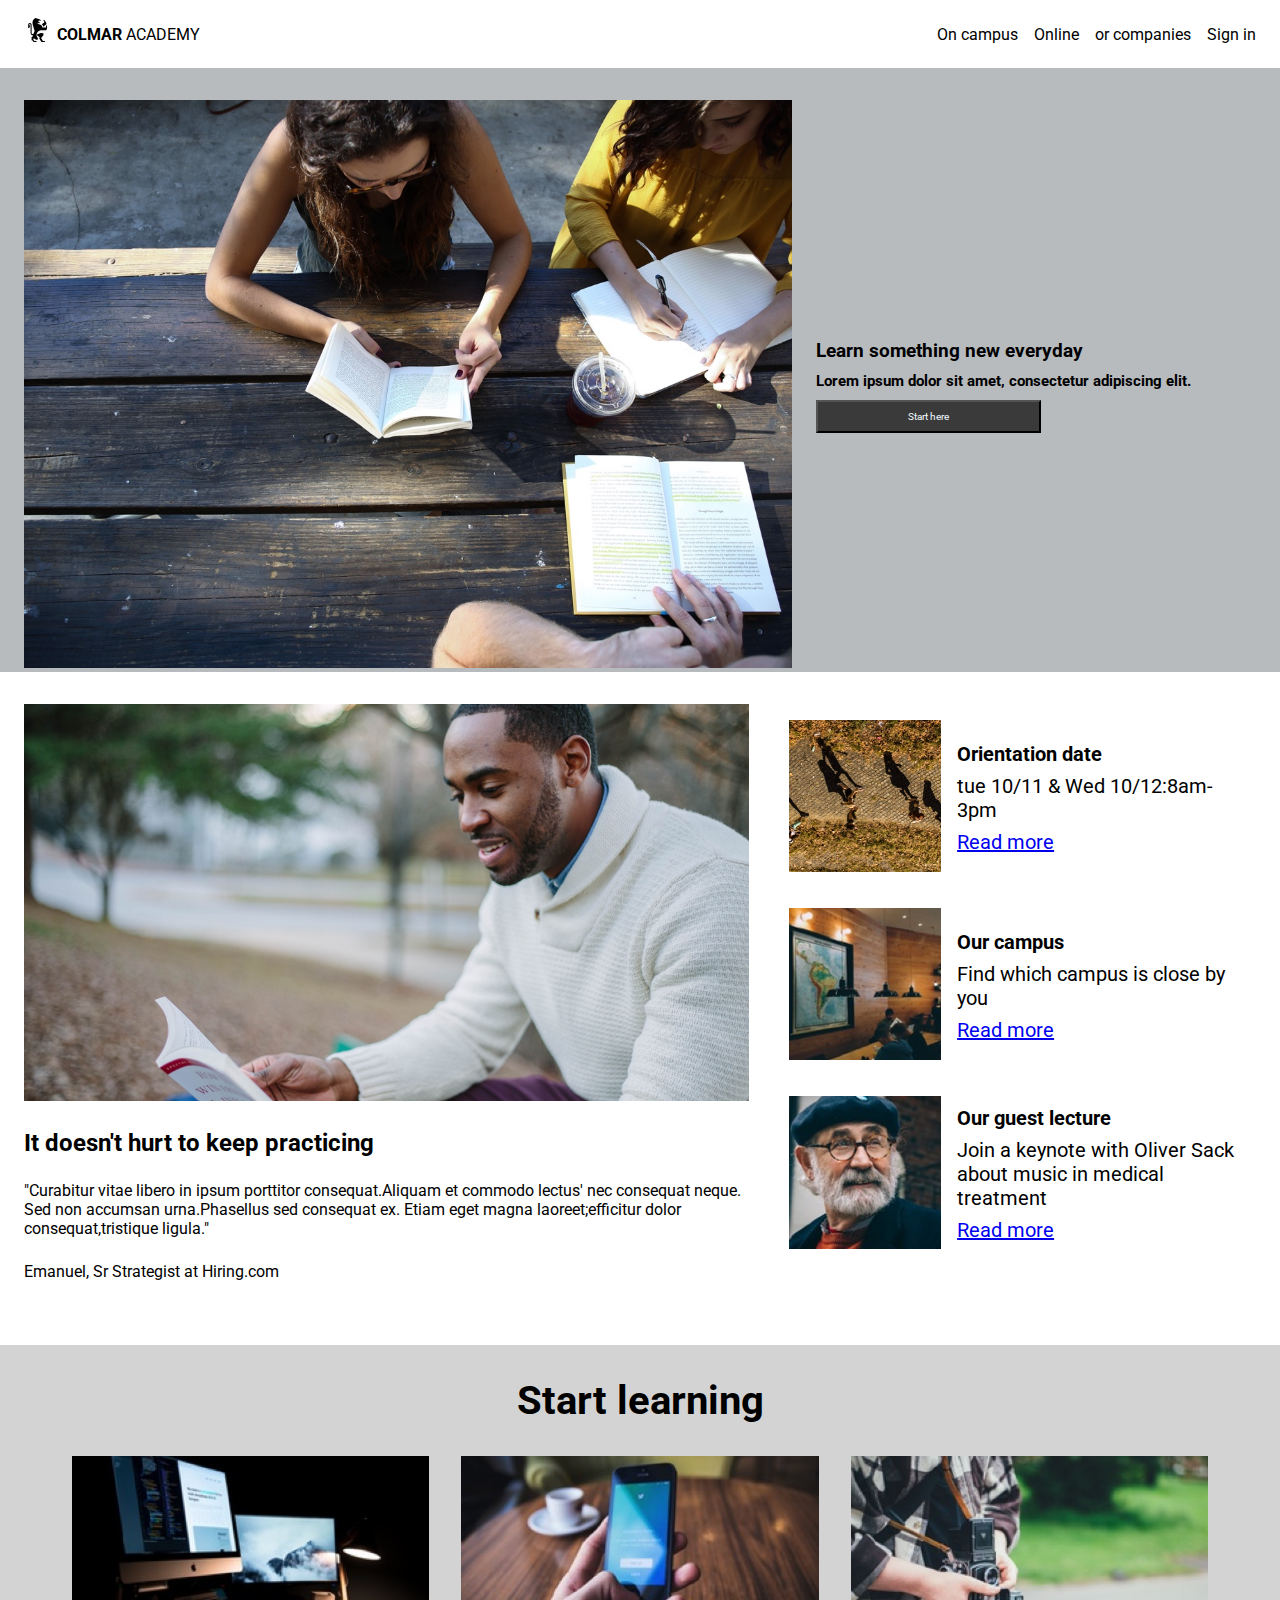
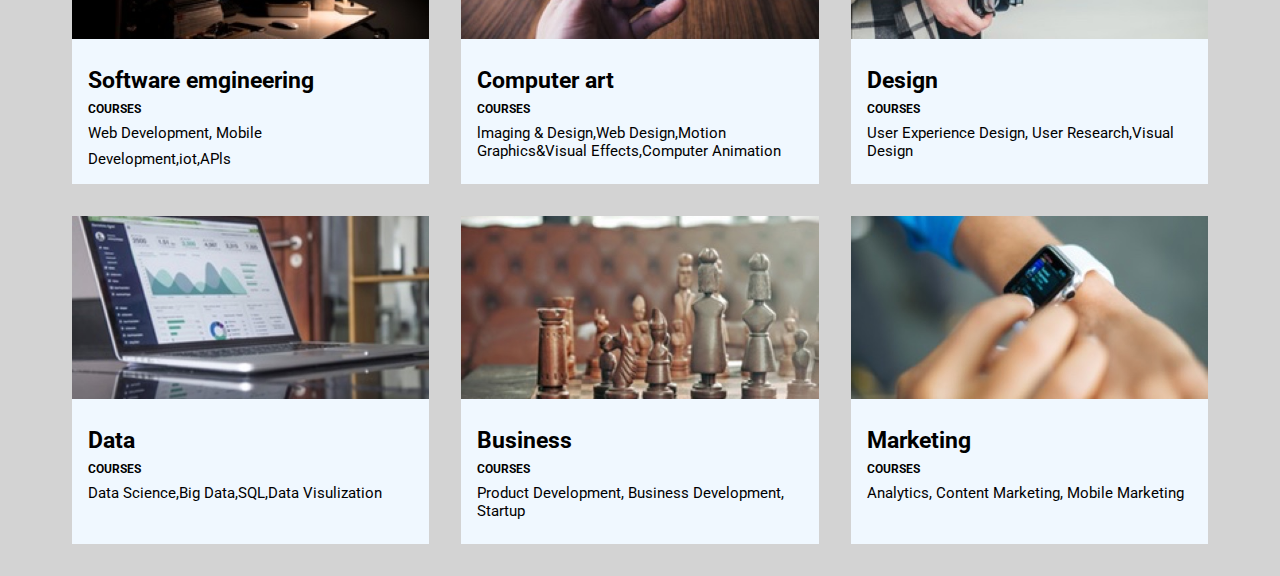
==== index.html @ 68f1882b "update" ====
<!DOCTYPE html>
<html lang="en">

<head>
    <meta charset="UTF-8">
    <meta name="viewport" content="width=device-width, initial-scale=1.0">
    <title>Document</title>
    <link rel="stylesheet" href="Exam.css">
</head>

<body>
    <header>
        <div class="h">
            <div><img src="/capstone_colmar_assets/images/ic-logo.svg" alt=""></div>
            <div class="icon"><img src="/capstone_colmar_assets/images/ic-on-campus.svg" alt=""></div>
            <div class="icon"><img src="/capstone_colmar_assets/images/ic-online.svg" alt=""></div>
            <div class="icon"><img src="/capstone_colmar_assets/images/ic-login.svg" alt=""></div>
            <div class="f"><strong>COLMAR </strong>ACADEMY</div>
        </div>
        <div class="font">
            <div class="f">On campus</div>
            <div class="f">Online</div>
            <div class="f">or companies</div>
            <div class="f">Sign in</div>
        </div>
    </header>


    <!-- box1 -->
    <div class="box1">
        <div class="img1"><img src="/capstone_colmar_assets/images/banner.jpg"></div>
        <div class="box11">
            <h2>Learn something new everyday</h2>

            <div class="box11-1">
                <h3>Lorem ipsum dolor sit amet, consectetur adipiscing elit.</h3>
            </div>
            <button>Start here</button>
        </div>
    </div>

    <!-- box2 -->
    <div class="box2">
        <div class="box21">
            <img src="/capstone_colmar_assets/images/information-main.jpg" alt="">

            <div class="box23">
                <h2 class="box23-1">It doesn't hurt to keep practicing</h2>

                <p>"Curabitur vitae libero in ipsum porttitor consequat.Aliquam et commodo lectus' nec consequat neque.
                    Sed non accumsan urna.Phasellus sed consequat ex.
                    Etiam eget magna laoreet;efficitur dolor consequat,tristique ligula."</p>

                <p class="box23-2">Emanuel, Sr Strategist at Hiring.com</p>

            </div>
        </div>


        <div class="box22">
            <div class="box221">
                <div class="img2"><img src="/capstone_colmar_assets/images/information-orientation.jpg" alt=""></div>
                <div class="img2-1"><img src="/capstone_colmar_assets/images/information-orientation-mobile.jpg" alt="">
                </div>
                <div class="box221-1">
                    <h4>Orientation date</h4>
                    <p>tue 10/11 & Wed 10/12:8am-3pm</p>
                    <a href="/capstone_colmar_assets/videos/thesis.mp4">Read more</a>
                </div>

            </div>

            <div class="box221">
                <div class="img2"><img src="/capstone_colmar_assets/images/information-campus.jpg" alt=""></div>
                <div class="img2-1"><img src="/capstone_colmar_assets/images/information-campus-mobile.jpg "></div>
                <div class="box221-1">
                    <h4>Our campus</h4>
                    <p>Find which campus is close by you</p>
                    <a href="/capstone_colmar_assets/videos/thesis.mp4">Read more</a>
                </div>

            </div>

            <div class="box221">
                <div class="img2"><img src="/capstone_colmar_assets/images/information-guest-lecture.jpg"></div>
                <div class="img2-1"><img src="/capstone_colmar_assets/images/information-guest-lecture-mobile.jpg">
                </div>
                <div class="box221-1">
                    <h4>Our guest lecture</h4>
                    <p>Join a keynote with Oliver Sack about music in medical treatment </p>
                    <a href="/capstone_colmar_assets/videos/thesis.mp4">Read more</a>
                </div>

            </div>

        </div>
    </div>


    <!-- box3 -->
    <div class="name">
        <h1>Start learning</h1>
        <div class=" name_learning">
            <div>Software engineering</div>
            <div>Computer art</div>
            <div>Design</div>
            <div>Data</div>
            <div>Business</div>
            <div>Marketing</div>
        </div>
        <div class="learning">

            <div class="learning_box">
                <div><img src="/capstone_colmar_assets/images/course-software.jpg" alt=""></div>
                <div class="learning_name">
                    <h2>Software emgineering</h2>
                    <h5>COURSES</h5>
                    <p> Web Development, Mobile </p>
                    <p> Development,iot,APls </p>
                </div>
            </div>

            <div class="learning_box">
                <div><img src="/capstone_colmar_assets/images/course-computer-art.jpg" alt=""></div>
                <div class="learning_name">
                    <h2>Computer art</h2>
                    <h5>COURSES</h5>
                    <p> lmaging & Design,Web Design,Motion Graphics&Visual Effects,Computer Animation </p>
                </div>
            </div>

            <div class="learning_box">
                <div><img src="/capstone_colmar_assets/images/course-design.jpg" alt=""></div>
                <div class="learning_name">
                    <h2>Design</h2>
                    <h5>COURSES</h5>
                    <p> User Experience Design, User Research,Visual Design </p>
                </div>
            </div>

            <div class="learning_box">
                <div><img src="/capstone_colmar_assets/images/course-data.jpg" alt=""></div>
                <div class="learning_name">
                    <h2>Data</h2>
                    <h5>COURSES</h5>
                    <p> Data Science,Big Data,SQL,Data Visulization</p>
                </div>
            </div>

            <div class="learning_box">
                <div><img src="/capstone_colmar_assets/images/course-business.jpg" alt=""></div>
                <div class="learning_name">
                    <h2>Business</h2>
                    <h5>COURSES</h5>
                    <p> Product Development, Business Development, Startup </p>
                </div>
            </div>

            <div class="learning_box">
                <div><img src="/capstone_colmar_assets/images/course-marketing.jpg" alt=""></div>
                <div class="learning_name">
                    <h2>Marketing</h2>
                    <h5>COURSES</h5>
                    <p> Analytics, Content Marketing, Mobile Marketing</p>
                </div>
            </div>
        </div>
    </div>

    <!-- box4 -->
    <!-- <div class="box2">
        <div class="box21">
            <img src="/capstone_colmar_assets/images/information-main.jpg" alt="">

            <div class="box23">
                <h2 class="box23-1">It doesn't hurt to keep practicing</h2>

                <p>"Curabitur vitae libero in ipsum porttitor consequat.Aliquam et commodo lectus' nec consequat neque.
                    Sed non accumsan urna.Phasellus sed consequat ex.
                    Etiam eget magna laoreet;efficitur dolor consequat,tristique ligula."</p>

                <p class="box23-2">Emanuel, Sr Strategist at Hiring.com</p>

            </div>
        </div>


        <div class="box22">
            <div class="box221">
                <div class="img2"><img src="/capstone_colmar_assets/images/information-orientation.jpg" alt=""></div>
                <div class="img2-1"><img src="/capstone_colmar_assets/images/information-orientation-mobile.jpg" alt="">
                </div>
                <div class="box221-1">
                    <h4>Orientation date</h4>
                    <p>tue 10/11 & Wed 10/12:8am-3pm</p>
                    <a href="/capstone_colmar_assets/videos/thesis.mp4">Read more</a>
                </div>

            </div>

            <div class="box221">
                <div class="img2"><img src="/capstone_colmar_assets/images/information-campus.jpg" alt=""></div>
                <div class="img2-1"><img src="/capstone_colmar_assets/images/information-campus-mobile.jpg "></div>
                <div class="box221-1">
                    <h4>Our campus</h4>
                    <p>Find which campus is close by you</p>
                    <a href="/capstone_colmar_assets/videos/thesis.mp4">Read more</a>
                </div>

            </div>

            <div class="box221">
                <div class="img2"><img src="/capstone_colmar_assets/images/information-guest-lecture.jpg"></div>
                <div class="img2-1"><img src="/capstone_colmar_assets/images/information-guest-lecture-mobile.jpg">
                </div>
                <div class="box221-1">
                    <h4>Our guest lecture</h4>
                    <p>Join a keynote with Oliver Sack about music in medical treatment </p>
                    <a href="/capstone_colmar_assets/videos/thesis.mp4">Read more</a>
                </div>

            </div>

        </div>
    </div> -->
</body>

</html>
---- Exam.css ----
@import url('https://fonts.googleapis.com/css2?family=Roboto:ital,wght@0,100;0,300;0,400;0,500;0,700;0,900;1,100;1,300;1,400;1,500;1,700;1,900&display=swap');

* {
    margin: 0;
    padding: 0;
    font-family: "Roboto", sans-serif;
}

header {
    display: flex;
    justify-content: space-between;
    align-items: center;
    padding: 16px 0;
    margin: 0 24px;

}

.h {
    display: flex;
    gap: 6px;
    align-items: center;
}

.font {
    display: flex;
    gap: 16px;
    align-items: center;
}

.icon {
    display: flex;
    justify-content: center;
    align-items: center;
    gap: 16px;
}


/* box1 */
.box1 {
    background-color: rgb(183, 187, 190);
    display: flex;
    flex-direction: row;
    padding-top: 32px;
    padding-left: 24px;
    gap: 24px;
    width: 100%;
}

.img1 {
    width: 60%;
}

img {
    width: 100%;
}

.box11 {
    display: flex;
    flex-direction: column;
    justify-content: center;
    gap: 10px;
    font-size: 80%;
}

button {
    background-color: rgb(59, 58, 58);
    padding: 8px 0;
    font-size: 80%;
    color: aliceblue;
    width: 60%;
}

/* box2 */
.box2 {
    display: flex;
    flex-direction: row;
    padding: 32px 24px;
    gap: 24px;
}

.box21 {
    width: 60%;
}

.box23 {
    padding-top: 24px;
}

.box23-1 {
    padding-bottom: 24px;
}

.box23-2 {
    padding-top: 24px;
    padding-bottom: 32px;
}

.box22 {
    width: 40%;
}

.img2 {
    width: 35%;
}

.box221 {
    display: flex;
    flex-direction: row;
    padding: 16px 16px;
}

.box221-1 {
    width: 65%;
    gap: 8px;
    display: flex;
    justify-content: center;
    flex-direction: column;
    padding-left: 16px;
    font-size: 20px;
}

.learning {
    display: grid;
    grid-template-columns: 1fr 1fr 1fr;
    grid-template-rows: 1fr 1fr;
    gap: 32px;
}

.name {
    background-color: lightgray;
    padding: 32px 72px;

}

.name h1 {
    padding-bottom: 32px;
    font-size: 40px;
    text-align: center;
}
.learning_box{
    font-size: 15px;
    background-color: aliceblue;
    gap: 8px;
}
.learning_box h2{
    width: 120%;
    padding-top: 8px;
}
.learning_box h5{
    padding-top: 8px;
}
.learning_box p{
    padding-top: 8px;
}

.learning_name {
    padding: 16px 16px;
    
}

.name_learning{
 display: flex;
 flex-direction: column;
 gap: 8px;
}

.name_learning div {
     padding: 16px 16px 24px 16px;
     background-color: lightgray;
}

/* body:hover{
    background-color: rgb(0, 119, 237);
} */

/* moblie */
@media screen and (max-width: 700px) and (min-width: 100px) {
    .f {
        display: none;
        padding: 16px 0;
    }

    .h {
        justify-content: space-between;
        align-items: center;
        width: 100%;
        padding: 16px 0;
    }

    .box1 {
        display: flex;
        flex-direction: column;
        gap: 0;
        padding: 0;
        margin: 0;
        padding-bottom: 32px;
        width: auto;
    }

    .box11 {
        gap: 0;
        padding-left: 16px;
        padding-top: 32px;
        padding-right: 16px;
    }

    .box11-1 {
        padding-top: 32px;
        padding-bottom: 24px;
    }

    .img1 {
        width: 100%;
        padding: 0;
        margin: 0;
    }

    button {
        width: 100%;
    }

    .box21 {
        display: none;
    }

    .box22 {
        display: flex;
        flex-direction: column;
        padding: 0;
        margin: 0;
        padding: 16px 16px;
        gap: 64px;
        width: 100%;
    }

    .box221 {
        display: flex;
        flex-direction: column;
    }

    .box221 h4 {
        padding-top: 16px;
    }

    .box2 {
        padding: 0;
        margin: 0;
    }

    .img2 {
        display: none;
    }

    .img2-1 {
        width: 100%;
    }
    .learning{
        display: none;
      
    }
    .name{
          background-color: white;
    }
}

/* web */
@media screen and (max-width:2000px)and (min-width: 600px) {
    .icon {
        display: none;
    }

    .img2-1 {
        display: none;
    }
    .name_learning{
        display: none;
        
    }
    .name{
    background-color: lightgrey;
    }
}
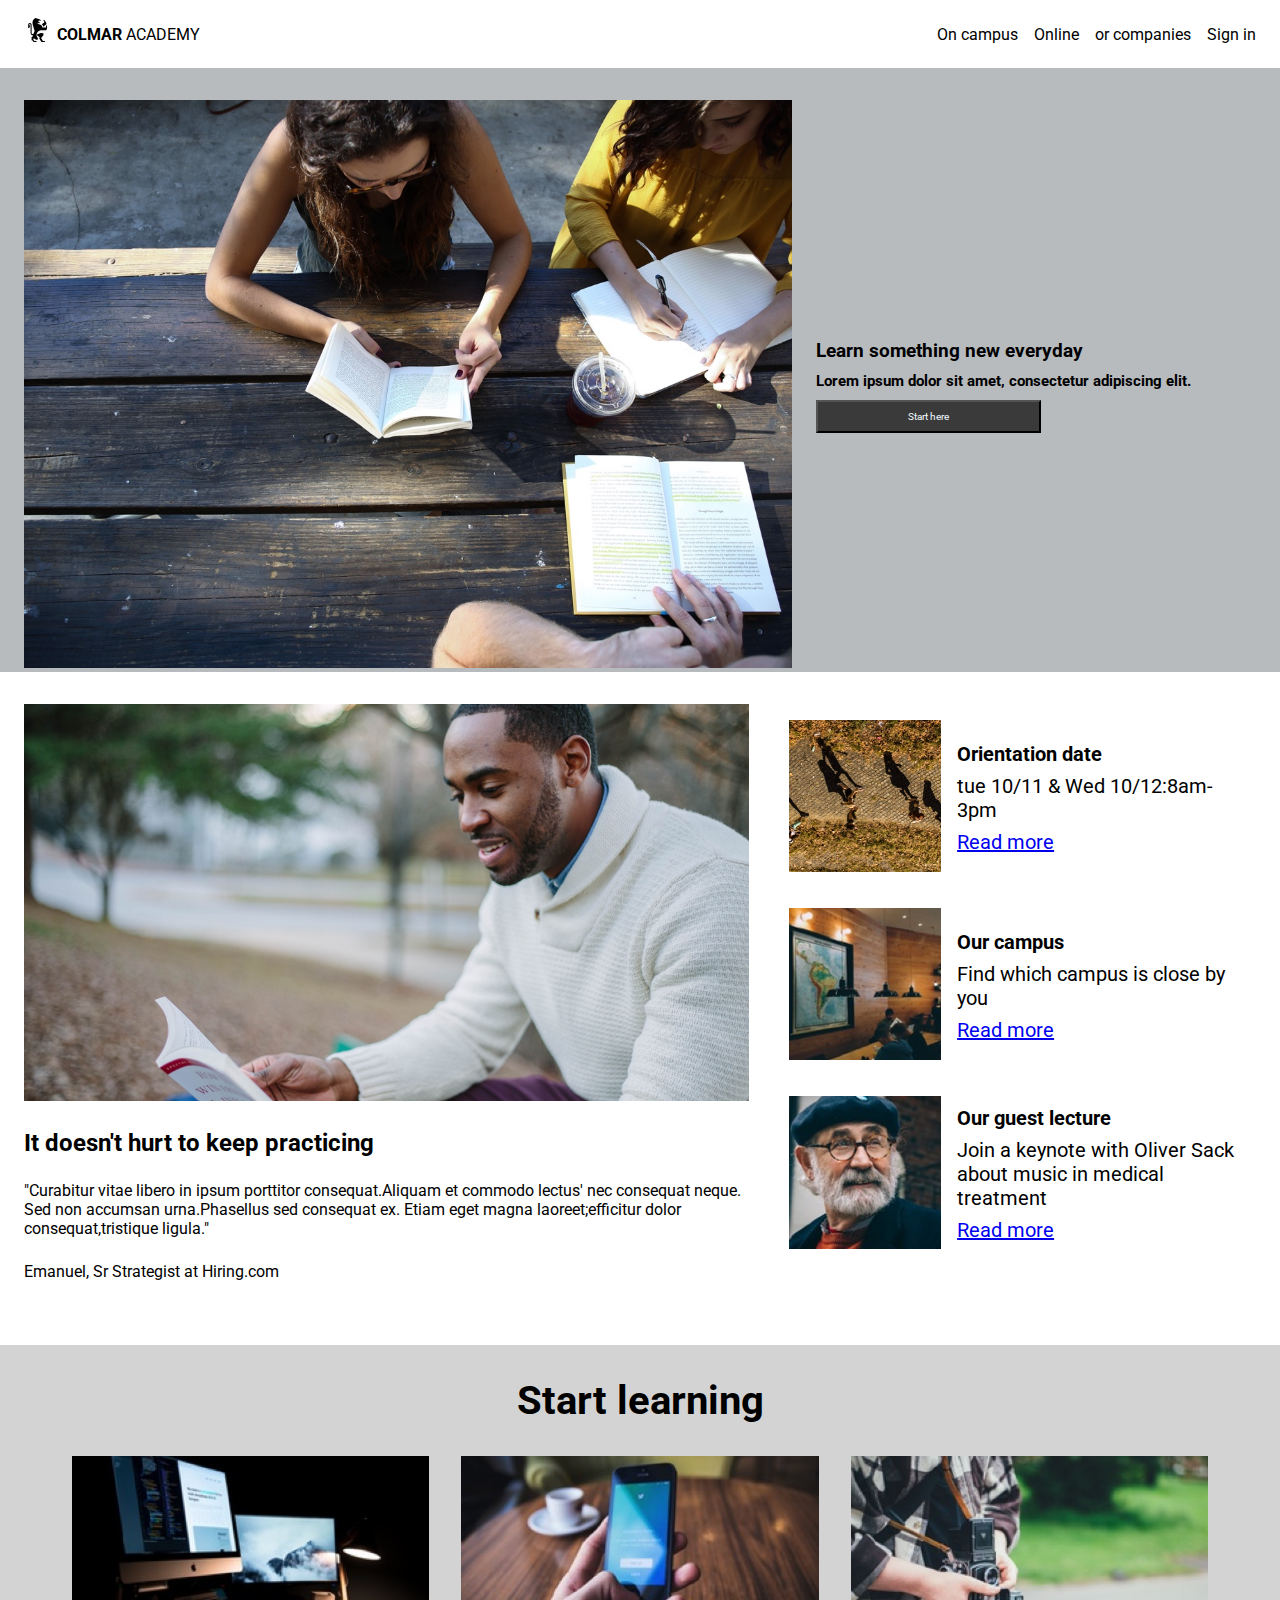
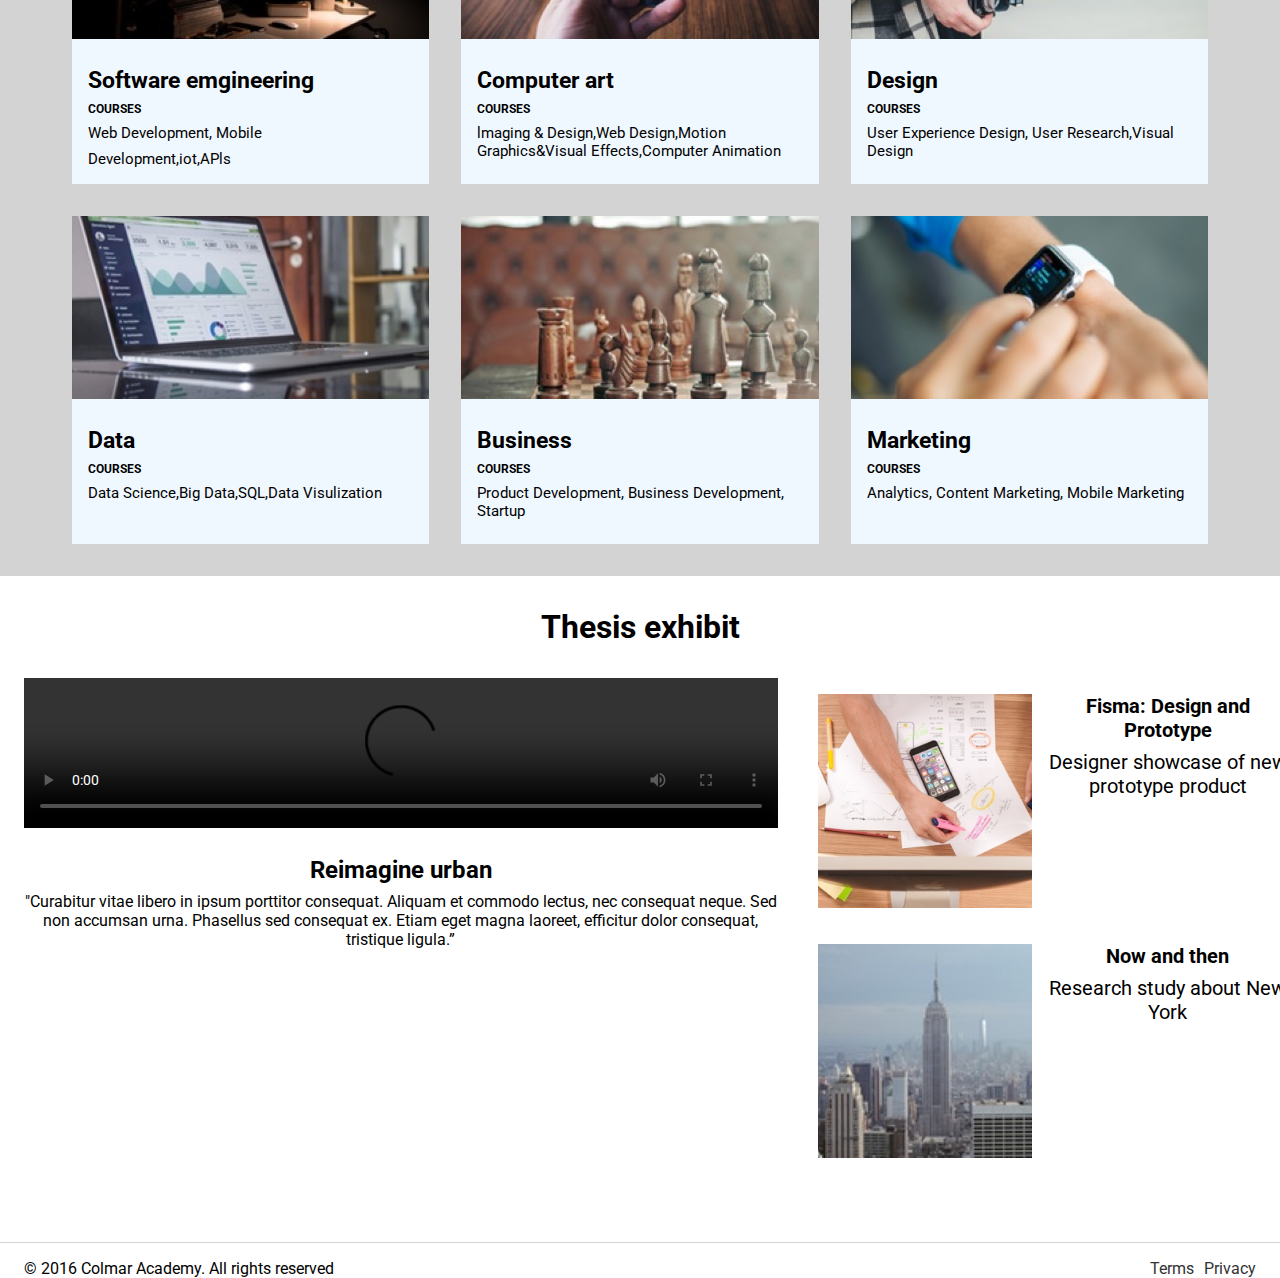
==== commit 580d1c32: "Update" ====
--- a/index.html
+++ b/index.html
@@ -5,7 +5,7 @@
     <meta charset="UTF-8">
     <meta name="viewport" content="width=device-width, initial-scale=1.0">
     <title>Document</title>
-    <link rel="stylesheet" href="Exam.css">
+    <link rel="stylesheet" href="Style.css">
 </head>
 
 <body>
@@ -168,61 +168,55 @@
     </div>
 
     <!-- box4 -->
-    <!-- <div class="box2">
-        <div class="box21">
-            <img src="/capstone_colmar_assets/images/information-main.jpg" alt="">
-
-            <div class="box23">
-                <h2 class="box23-1">It doesn't hurt to keep practicing</h2>
-
-                <p>"Curabitur vitae libero in ipsum porttitor consequat.Aliquam et commodo lectus' nec consequat neque.
-                    Sed non accumsan urna.Phasellus sed consequat ex.
-                    Etiam eget magna laoreet;efficitur dolor consequat,tristique ligula."</p>
-
-                <p class="box23-2">Emanuel, Sr Strategist at Hiring.com</p>
-
-            </div>
-        </div>
-
-
-        <div class="box22">
-            <div class="box221">
-                <div class="img2"><img src="/capstone_colmar_assets/images/information-orientation.jpg" alt=""></div>
-                <div class="img2-1"><img src="/capstone_colmar_assets/images/information-orientation-mobile.jpg" alt="">
-                </div>
-                <div class="box221-1">
-                    <h4>Orientation date</h4>
-                    <p>tue 10/11 & Wed 10/12:8am-3pm</p>
-                    <a href="/capstone_colmar_assets/videos/thesis.mp4">Read more</a>
-                </div>
-
-            </div>
-
-            <div class="box221">
-                <div class="img2"><img src="/capstone_colmar_assets/images/information-campus.jpg" alt=""></div>
-                <div class="img2-1"><img src="/capstone_colmar_assets/images/information-campus-mobile.jpg "></div>
-                <div class="box221-1">
-                    <h4>Our campus</h4>
-                    <p>Find which campus is close by you</p>
-                    <a href="/capstone_colmar_assets/videos/thesis.mp4">Read more</a>
-                </div>
-
-            </div>
-
-            <div class="box221">
-                <div class="img2"><img src="/capstone_colmar_assets/images/information-guest-lecture.jpg"></div>
-                <div class="img2-1"><img src="/capstone_colmar_assets/images/information-guest-lecture-mobile.jpg">
-                </div>
-                <div class="box221-1">
-                    <h4>Our guest lecture</h4>
-                    <p>Join a keynote with Oliver Sack about music in medical treatment </p>
-                    <a href="/capstone_colmar_assets/videos/thesis.mp4">Read more</a>
-                </div>
-
-            </div>
-
-        </div>
-    </div> -->
+    <div class=" exhibit">
+        <h1>Thesis exhibit</h1>
+        <div class="thesis">
+            <div class="video_thesis">
+                <video src="/capstone_colmar_assets/videos/thesis.mp4" controls></video>
+
+                <div class="box4">
+                    <h2>Reimagine urban</h2>
+                    <p>"Curabitur vitae libero in ipsum porttitor consequat. Aliquam et commodo lectus, nec consequat
+                        neque. Sed non accumsan urna. Phasellus sed consequat ex. Etiam eget magna laoreet, efficitur
+                        dolor consequat, tristique ligula.”</p>
+                </div>
+            </div>
+
+
+            <div class="fisma">
+                <div class="fisma_1">
+                    <div class=""><img src="/capstone_colmar_assets/images/thesis-fisma.jpg"></div>
+                    <div class="fisma_2">
+                        <h4>Fisma: Design and Prototype</h4>
+                        <p>Designer showcase of new prototype product</p>
+                    </div>
+                </div>
+
+                <div class="fisma_1">
+                    <div class=""><img src="/capstone_colmar_assets/images/thesis-now-and-then.jpg"></div>
+                    <div class="fisma_2">
+                        <h4>Now and then</h4>
+                        <p>Research study about New York</p>
+                        
+                    </div>
+                </div>
+
+
+            </div>
+        </div>
+    </div>
+    </div>
+
+    <footer>
+        <div>
+            <p>© 2016 Colmar Academy. All rights reserved</p>
+        </div>
+
+        <ul>
+            <li><a href="#">Terms</a></li>
+            <li><a href="#">Privacy</a></li>
+        </ul>
+    </footer>
 </body>
 
 </html>--- a/Style.css
+++ b/Style.css
@@ -0,0 +1,401 @@
+@import url('https://fonts.googleapis.com/css2?family=Roboto:ital,wght@0,100;0,300;0,400;0,500;0,700;0,900;1,100;1,300;1,400;1,500;1,700;1,900&display=swap');
+
+* {
+    margin: 0;
+    padding: 0;
+    font-family: "Roboto", sans-serif;
+}
+
+header {
+    display: flex;
+    justify-content: space-between;
+    align-items: center;
+    padding: 16px 0;
+    margin: 0 24px;
+
+}
+
+.h {
+    display: flex;
+    gap: 6px;
+    align-items: center;
+}
+
+.font {
+    display: flex;
+    gap: 16px;
+    align-items: center;
+}
+
+.icon {
+    display: flex;
+    justify-content: center;
+    align-items: center;
+    gap: 16px;
+}
+
+
+/* box1 */
+.box1 {
+    background-color: rgb(183, 187, 190);
+    display: flex;
+    
+    padding-top: 32px;
+    padding-left: 24px;
+    gap: 24px;
+    width: 100%;
+}
+
+.img1 {
+    width: 60%;
+}
+
+img {
+    width: 100%;
+}
+
+.box11 {
+    display: flex;
+    flex-direction: column;
+    justify-content: center;
+    gap: 10px;
+    font-size: 80%;
+}
+
+button {
+    background-color: rgb(59, 58, 58);
+    padding: 8px 0;
+    font-size: 80%;
+    color: aliceblue;
+    width: 60%;
+}
+
+/* box2 */
+.box2 {
+    display: flex;
+
+    padding: 32px 24px;
+    gap: 24px;
+}
+
+.box21 {
+    width: 60%;
+}
+
+.box23 {
+    padding-top: 24px;
+}
+
+.box23-1 {
+    padding-bottom: 24px;
+}
+
+.box23-2 {
+    padding-top: 24px;
+    padding-bottom: 32px;
+}
+
+.box22 {
+    width: 40%;
+}
+
+.img2 {
+    width: 35%;
+}
+
+.box221 {
+    display: flex;
+    padding: 16px 16px;
+}
+
+.box221-1 {
+    width: 65%;
+    gap: 8px;
+    display: flex;
+    justify-content: center;
+    flex-direction: column;
+    padding-left: 16px;
+    font-size: 20px;
+}
+
+.learning {
+    display: grid;
+    grid-template-columns: 1fr 1fr 1fr;
+    grid-template-rows: 1fr 1fr;
+    gap: 32px;
+}
+
+.name {
+    background-color: lightgray;
+    padding: 32px 72px;
+
+}
+
+.name h1 {
+    padding-bottom: 32px;
+    font-size: 40px;
+    text-align: center;
+}
+.learning_box{
+    font-size: 15px;
+    background-color: aliceblue;
+    gap: 8px;
+}
+.learning_box h2{
+    width: 120%;
+    padding-top: 8px;
+}
+.learning_box h5{
+    padding-top: 8px;
+}
+.learning_box p{
+    padding-top: 8px;
+}
+
+.learning_name {
+    padding: 16px 16px;
+    
+}
+
+.name_learning{
+ display: flex;
+ flex-direction: column;
+ gap: 8px;
+}
+
+.name_learning div {
+     padding: 16px 16px 24px 16px;
+     background-color: lightgray;
+}
+
+video{
+    width: 100%;
+}
+.video_1{
+    width: 60%;
+}
+
+.box11 button:hover{
+    background-color: lightgrey;
+}
+.box221:hover{
+    background-color: lightgrey;
+}
+.learning_box:hover{
+    background-color: lightgrey;
+}
+
+
+.thesis{
+    display: flex;
+    padding: 32px 24px;
+    gap: 24px;
+    justify-content: center;
+    width: 100%;
+}
+
+
+.exhibit{
+    text-align: center;
+    padding-top: 32px;
+    padding-bottom: 32px;
+}
+
+.video_thesis{
+    width: 60%;
+}
+
+.box4{
+    padding-bottom: 24px
+}
+.box4 h2{
+    padding-top: 24px;
+    padding-bottom: 8px;
+}
+.box4 p{
+    padding-bottom: 32px;
+    
+}
+
+.fisma {
+    width: 40%;
+}
+
+
+.fisma_1 {
+    display: flex;
+    padding: 16px 16px;
+}
+
+.fisma_2 {
+    width: 65%;
+    gap: 8px;
+    display: flex;
+    flex-direction: column;
+    padding-left: 16px;
+    font-size: 20px;
+}
+
+footer {
+    display: flex;
+    justify-content: space-between;
+    border-top: lightgray 1px solid;
+}
+
+
+footer div {
+    padding-top: 16px;
+    padding-left: 24px;
+}
+
+footer ul {
+    display: flex;
+    gap: 10px;
+    padding-right: 24px;
+    padding-top: 16px;
+}
+
+footer ul li {
+    list-style: none;
+
+}
+
+footer ul li a {
+    text-decoration: none;
+    color: #333;
+
+}
+
+footer ul li a:hover {
+    color: darkolivegreen;
+}
+
+
+
+
+
+
+
+
+
+
+/* moblie */
+@media screen and (max-width: 700px) and (min-width: 100px) {
+    .f {
+        display: none;
+        padding: 16px 0;
+    }
+
+    .h {
+        justify-content: space-between;
+        align-items: center;
+        width: 100%;
+        padding: 16px 0;
+    }
+
+    .box1 {
+        display: flex;
+        flex-direction: column;
+        gap: 0;
+        padding: 0;
+        margin: 0;
+        padding-bottom: 32px;
+        width: auto;
+    }
+
+    .box11 {
+        gap: 0;
+        padding-left: 16px;
+        padding-top: 32px;
+        padding-right: 16px;
+    }
+
+    .box11-1 {
+        padding-top: 32px;
+        padding-bottom: 24px;
+    }
+
+    .img1 {
+        width: 100%;
+        padding: 0;
+        margin: 0;
+    }
+
+    button {
+        width: 100%;
+    }
+
+    .box21 {
+        display: none;
+    }
+
+    .box22 {
+        display: flex;
+        flex-direction: column;
+        padding: 0;
+        margin: 0;
+        padding: 16px 16px;
+        gap: 64px;
+        width: 100%;
+    }
+
+    .box221 {
+        display: flex;
+        flex-direction: column;
+    }
+
+    .box221 h4 {
+        padding-top: 16px;
+    }
+
+    .box2 {
+        padding: 0;
+        margin: 0;
+    }
+
+    .img2 {
+        display: none;
+    }
+
+    .img2-1 {
+        width: 100%;
+    }
+    .learning{
+        display: none;
+      
+    }
+    .name{
+          background-color: white;
+    }
+
+    .fisma,.box4{
+        display: none;
+    }
+    .video_thesis {
+      width: 100%;
+
+    }
+    .thesis{
+        padding: 0;
+      
+    }
+
+}
+
+/* web */
+@media screen and (max-width:2000px)and (min-width: 600px) {
+    .icon {
+        display: none;
+    }
+
+    .img2-1 {
+        display: none;
+    }
+    .name_learning{
+        display: none;
+        
+    }
+    .name{
+    background-color: lightgrey;
+    }
+}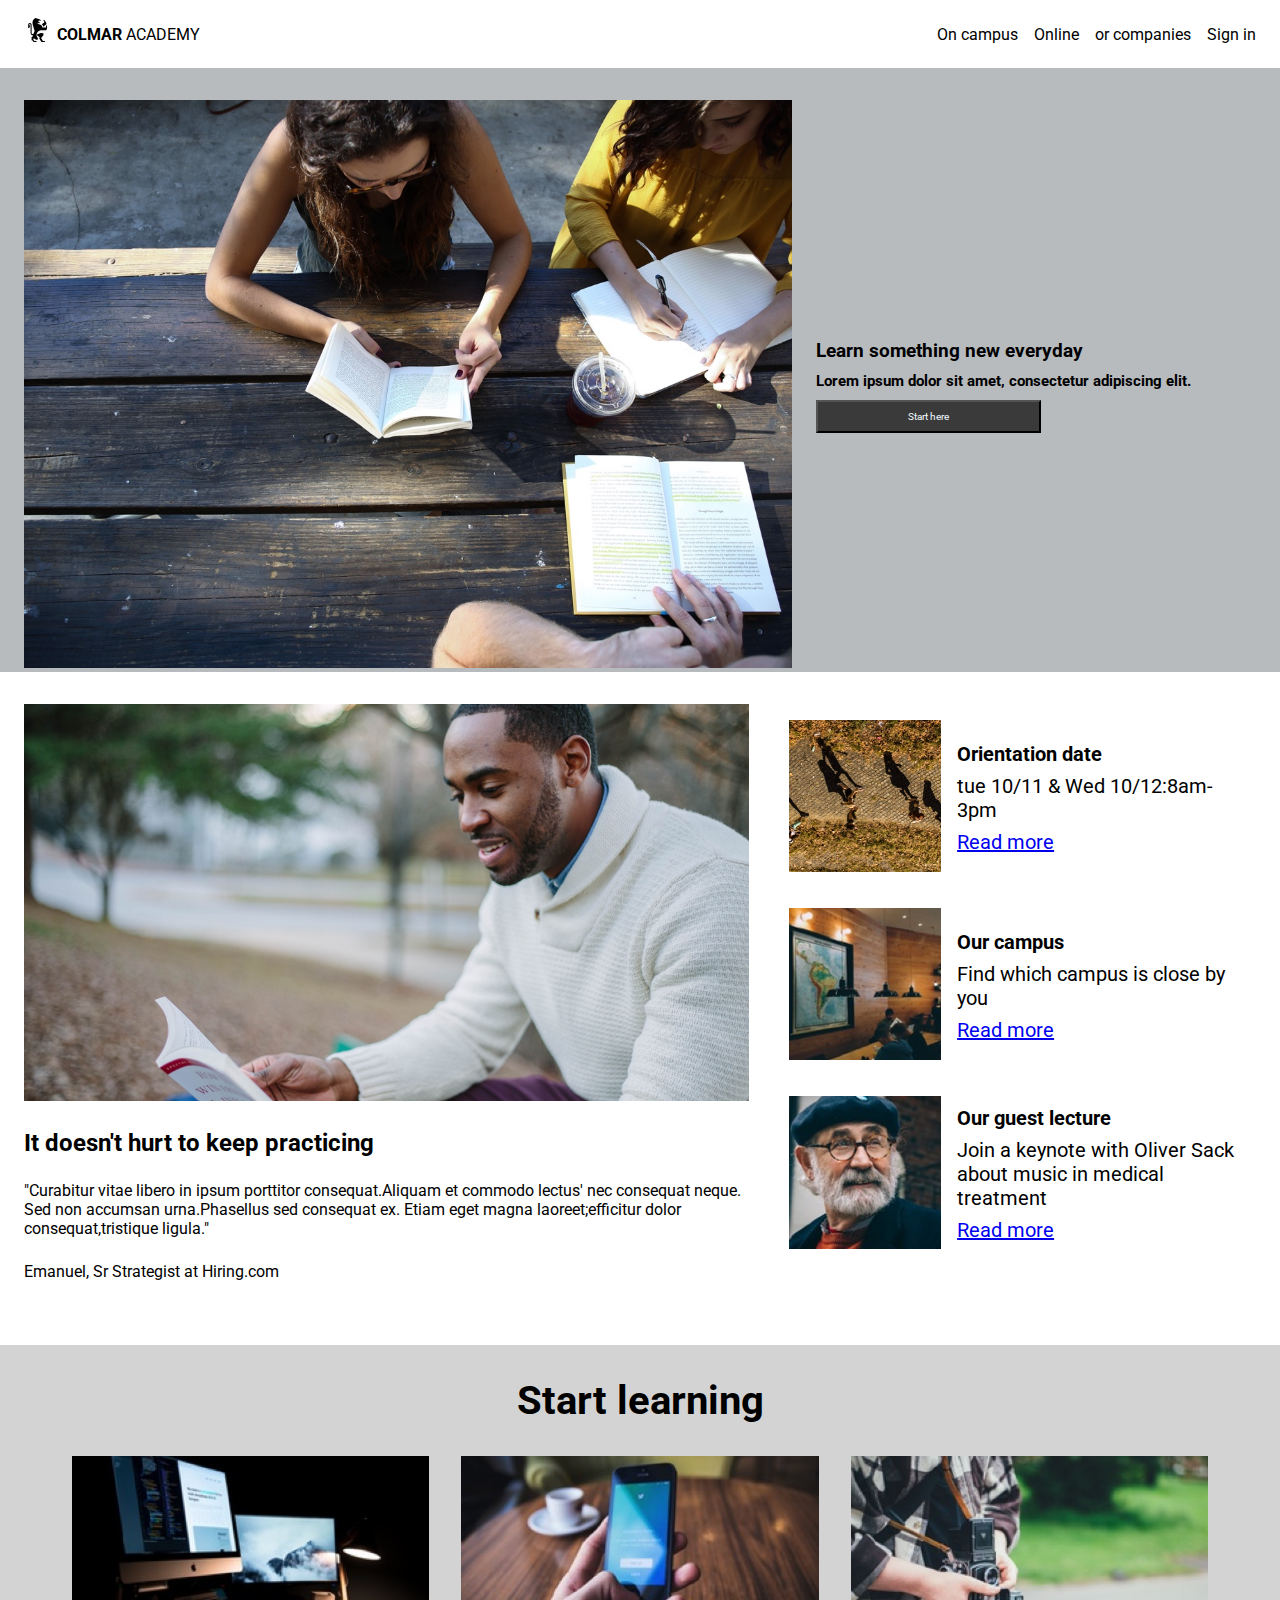
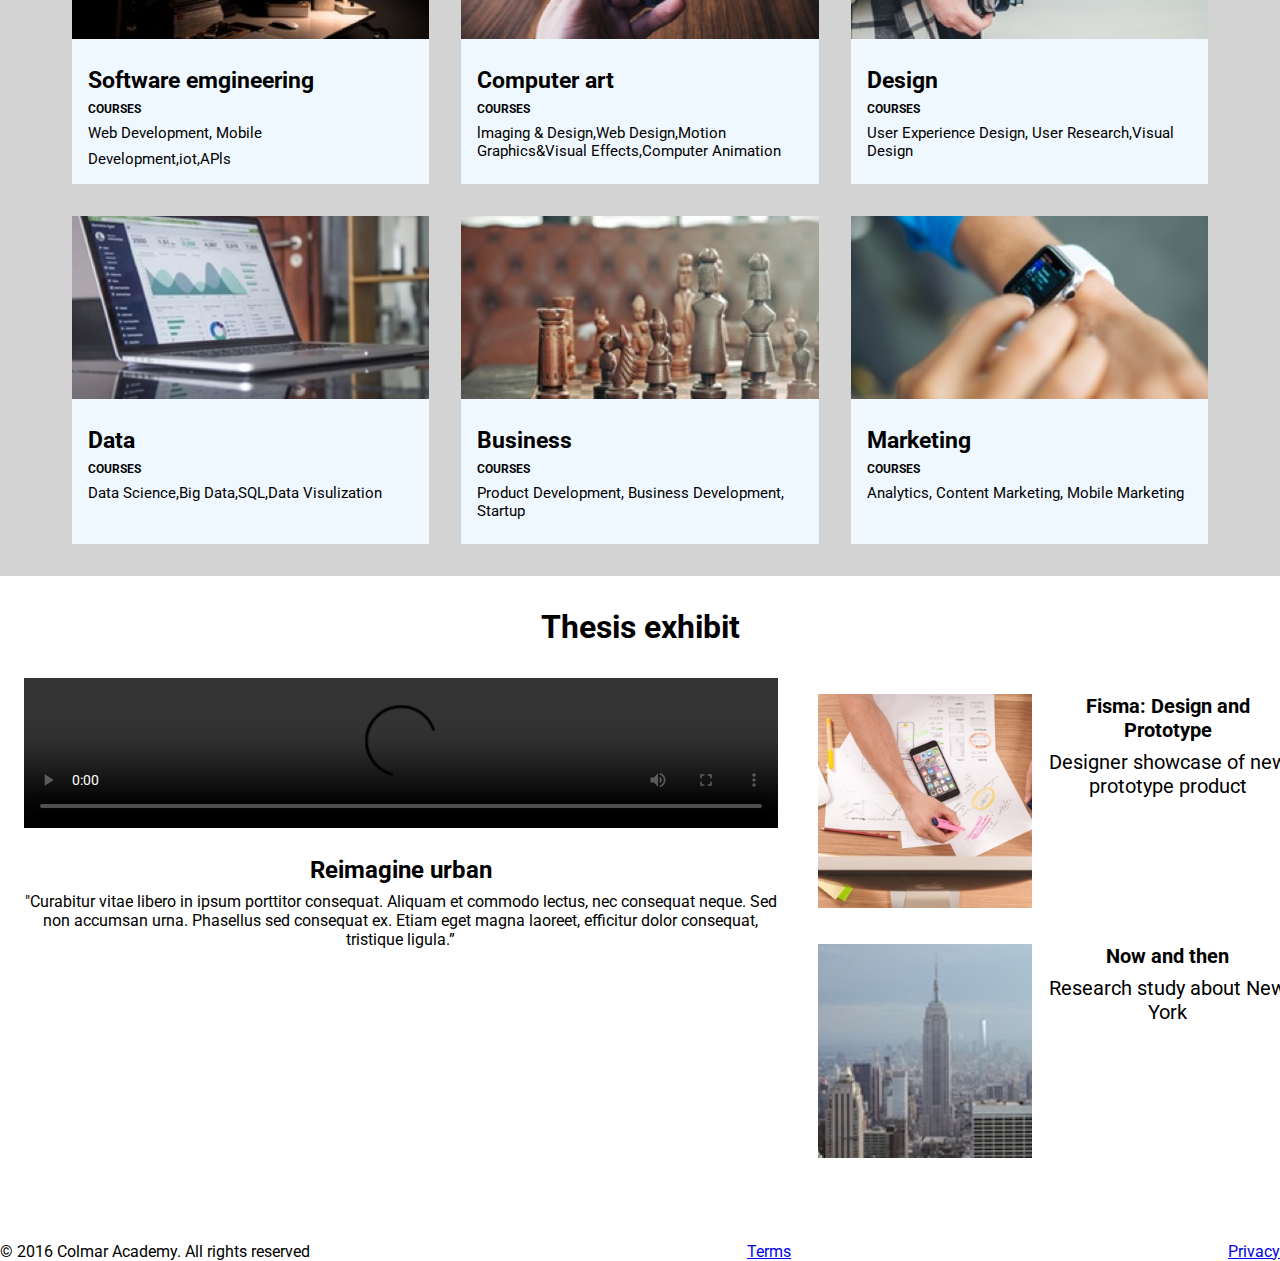
==== commit 74c497e5: "update" ====
--- a/index.html
+++ b/index.html
@@ -211,11 +211,9 @@
         <div>
             <p>© 2016 Colmar Academy. All rights reserved</p>
         </div>
-
-        <ul>
-            <li><a href="#">Terms</a></li>
-            <li><a href="#">Privacy</a></li>
-        </ul>
+            <a href="#">Terms</a>
+            <a href="#">Privacy</a>
+
     </footer>
 </body>
 
--- a/Style.css
+++ b/Style.css
@@ -190,7 +190,7 @@
     display: flex;
     padding: 32px 24px;
     gap: 24px;
-    justify-content: center;
+    /* justify-content: center; */
     width: 100%;
 }
 
@@ -239,36 +239,8 @@
 footer {
     display: flex;
     justify-content: space-between;
-    border-top: lightgray 1px solid;
-}
-
-
-footer div {
-    padding-top: 16px;
-    padding-left: 24px;
-}
-
-footer ul {
-    display: flex;
-    gap: 10px;
-    padding-right: 24px;
-    padding-top: 16px;
-}
-
-footer ul li {
-    list-style: none;
-
-}
-
-footer ul li a {
-    text-decoration: none;
-    color: #333;
-
-}
-
-footer ul li a:hover {
-    color: darkolivegreen;
-}
+}
+
 
 
 
